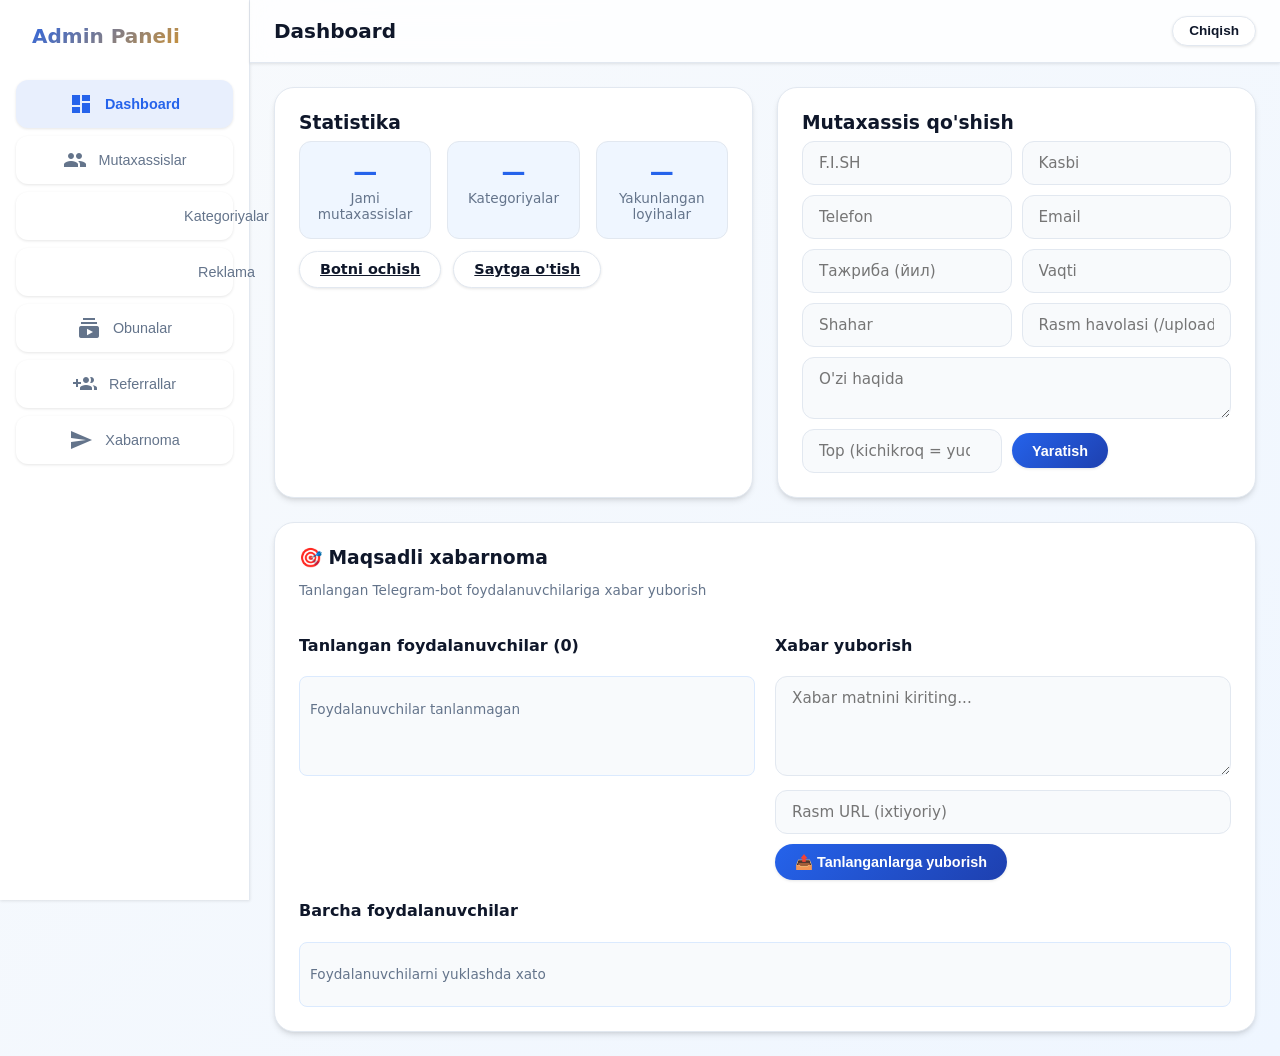
==== templates/admin.html @ 82ac36de "update" ====
<!DOCTYPE html>
<html lang="ru">

<head>
  <meta charset="utf-8">
  <meta name="viewport" content="width=device-width, initial-scale=1" />
  <title>Admin Paneli — PREMIUM PROFESSIONALS</title>
  <link href="https://fonts.googleapis.com/icon?family=Material+Icons" rel="stylesheet">
  <style>
    :root {
      --primary: #2563eb;
      --primary-dark: #1e40af;
      --primary-light: #60a5fa;
      --accent: #f59e0b;
      --bg: #f8fafc;
      --bg2: #eff6ff;
      --card: #ffffff;
      --border: #e2e8f0;
      --text: #0f172a;
      --muted: #64748b;
      --danger: #ef4444;
      --ok: #10b981;
      --warning: #f59e0b;
      --success: #10b981;

      --radius-sm: 8px;
      --radius-md: 12px;
      --radius-lg: 20px;
      --radius-full: 50px;
      --shadow-sm: 0 1px 3px rgba(0, 0, 0, 0.1);
      --shadow-md: 0 4px 6px -1px rgba(0, 0, 0, 0.1), 0 2px 4px -2px rgba(0, 0, 0, 0.1);
      --shadow-lg: 0 10px 25px -5px rgba(0, 0, 0, 0.1), 0 8px 10px -6px rgba(0, 0, 0, 0.1);
    }

    * {
      box-sizing: border-box;
      transition: all 0.2s ease;
    }

    body {
      margin: 0;
      background: linear-gradient(135deg, var(--bg) 0%, var(--bg2) 100%);
      font-family: 'Inter', system-ui, -apple-system, sans-serif;
      color: var(--text);
      min-height: 100vh;
    }

    header {
      display: flex;
      align-items: center;
      justify-content: space-between;
      padding: 1.5rem 2rem;
      border-bottom: 1px solid var(--border);
      position: sticky;
      top: 0;
      background: rgba(255, 255, 255, 0.8);
      backdrop-filter: blur(12px);
      z-index: 100;
      box-shadow: var(--shadow-sm);
    }

    h1 {
      font-size: 1.5rem;
      margin: 0;
      font-weight: 800;
      background: linear-gradient(135deg, var(--primary) 0%, var(--accent) 100%);
      -webkit-background-clip: text;
      background-clip: text;
      -webkit-text-fill-color: transparent;
    }

    .dashboard-layout {
      display: flex;
      min-height: 100vh;
    }

    /* Sidebar Styles */
    aside.sidebar {
      width: 250px;
      background: var(--card);
      border-right: 1px solid var(--border);
      padding: 1.5rem 1rem;
      display: flex;
      flex-direction: column;
      height: 100vh;
      position: sticky;
      top: 0;
      box-shadow: var(--shadow-sm);
    }

    aside.sidebar h1 {
      font-size: 1.25rem;
      margin-bottom: 2rem;
      padding: 0 1rem;
    }

    .nav-links {
      display: flex;
      flex-direction: column;
      gap: 0.5rem;
    }

    .nav-btn {
      display: flex;
      align-items: center;
      gap: 0.75rem;
      padding: 0.75rem 1rem;
      border-radius: var(--radius-md);
      color: var(--muted);
      cursor: pointer;
      font-weight: 500;
      background: transparent;
      border: none;
      width: 100%;
      text-align: left;
    }

    .nav-btn:hover {
      background: var(--bg);
      color: var(--primary);
    }

    .nav-btn.active {
      background: rgba(37, 99, 235, 0.1);
      color: var(--primary);
      font-weight: 600;
    }

    /* Main Content Area */
    .content-area {
      flex: 1;
      display: flex;
      flex-direction: column;
      min-width: 0;
      /* Important for flex children to allow shrinking */
    }

    header {
      display: flex;
      align-items: center;
      justify-content: space-between;
      padding: 1rem 1.5rem;
      border-bottom: 1px solid var(--border);
      background: rgba(255, 255, 255, 0.8);
      backdrop-filter: blur(12px);
      z-index: 10;
    }

    main {
      padding: 1.5rem;
      display: grid;
      gap: 1.5rem;
    }

    /* Tab Content Hiding */
    .tab-section {
      display: none;
      animation: fadeIn 0.3s ease-in-out;
    }

    .tab-section.active {
      display: grid;
      gap: 1.5rem;
    }

    @keyframes fadeIn {
      from {
        opacity: 0;
        transform: translateY(10px);
      }

      to {
        opacity: 1;
        transform: translateY(0);
      }
    }

    .row {
      display: grid;
      grid-template-columns: repeat(auto-fit, minmax(350px, 1fr));
      gap: 1.5rem;
    }

    .card {
      background: var(--card);
      border: 1px solid var(--border);
      border-radius: var(--radius-lg);
      padding: 1.5rem;
      box-shadow: var(--shadow-md);
    }

    .card:hover {
      box-shadow: var(--shadow-lg);
      transform: translateY(-4px);
    }

    .card-header {
      display: flex;
      justify-content: space-between;
      align-items: center;
      margin-bottom: 1.5rem;
      padding-bottom: 1rem;
      border-bottom: 1px solid var(--border);
    }

    .card-title {
      font-size: 1.25rem;
      font-weight: 700;
      margin: 0;
      color: var(--text);
    }

    .stats {
      display: grid;
      grid-template-columns: repeat(3, 1fr);
      gap: 1rem;
    }

    .stat {
      background: var(--bg2);
      border: 1px solid var(--border);
      border-radius: var(--radius-md);
      padding: 1rem;
      text-align: center;
    }

    .stat .num {
      font-size: 1.5rem;
      font-weight: 800;
      color: var(--primary);
      margin-bottom: 0.25rem;
    }

    .toolbar {
      display: flex;
      gap: 0.75rem;
    }

    input,
    select,
    textarea {
      padding: 0.75rem 1rem;
      border: 1px solid var(--border);
      border-radius: var(--radius-md);
      font-family: inherit;
      font-size: 0.95rem;
      background: var(--bg);
      width: 100%;
    }

    input:focus,
    select:focus,
    textarea:focus {
      outline: none;
      border-color: var(--primary);
      box-shadow: 0 0 0 3px rgba(37, 99, 235, 0.1);
      background: white;
    }

    button,
    .btn {
      display: inline-flex;
      align-items: center;
      justify-content: center;
      gap: 0.5rem;
      background: white;
      border: 1px solid var(--border);
      color: var(--text);
      border-radius: var(--radius-full);
      padding: 0.6rem 1.25rem;
      font-weight: 600;
      font-size: 0.9rem;
      cursor: pointer;
      box-shadow: var(--shadow-sm);
    }

    button:hover,
    .btn:hover {
      background: var(--bg);
      border-color: var(--primary);
      color: var(--primary);
      transform: translateY(-1px);
      box-shadow: var(--shadow-md);
    }

    button.primary,
    .btn.primary {
      background: linear-gradient(135deg, var(--primary) 0%, var(--primary-dark) 100%);
      border: none;
      color: white;
    }

    button.primary:hover,
    .btn.primary:hover {
      background: linear-gradient(135deg, var(--primary-dark) 0%, var(--primary) 100%);
      box-shadow: 0 4px 12px rgba(37, 99, 235, 0.3);
    }

    button.danger {
      border: 1px solid #fee2e2;
      color: var(--danger);
    }

    button.danger:hover {
      background: #fee2e2;
      border-color: var(--danger);
    }

    button.warning {
      border: 1px solid #fef3c7;
      color: var(--warning);
    }

    button.warning:hover {
      background: #fef3c7;
      border-color: var(--warning);
    }

    button.success {
      border: 1px solid #d1fae5;
      color: var(--success);
    }

    button.success:hover {
      background: #d1fae5;
      border-color: var(--success);
    }

    table {
      width: 100%;
      border-collapse: separate;
      border-spacing: 0 0.5rem;
      margin-top: 1rem;
    }

    thead th {
      padding: 1rem;
      font-size: 0.75rem;
      color: var(--muted);
      text-align: left;
      font-weight: 700;
      text-transform: uppercase;
      letter-spacing: 0.05rem;
    }

    tbody tr {
      background: white;
      box-shadow: var(--shadow-sm);
    }

    tbody tr:hover {
      transform: scale(1.005);
      box-shadow: var(--shadow-md);
      z-index: 10;
    }

    tbody td {
      padding: 1rem;
      border-top: 1px solid var(--border);
      border-bottom: 1px solid var(--border);
    }

    tbody tr td:first-child {
      border-left: 1px solid var(--border);
      border-top-left-radius: var(--radius-md);
      border-bottom-left-radius: var(--radius-md);
    }

    tbody tr td:last-child {
      border-right: 1px solid var(--border);
      border-top-right-radius: var(--radius-md);
      border-bottom-right-radius: var(--radius-md);
    }

    .avatar {
      width: 44px;
      height: 44px;
      border-radius: 12px;
      background: var(--bg2);
      display: flex;
      align-items: center;
      justify-content: center;
      font-weight: 700;
      color: var(--primary);
      overflow: hidden;
      box-shadow: inset 0 2px 4px rgba(0, 0, 0, 0.05);
    }

    .avatar img {
      width: 100%;
      height: 100%;
      object-fit: cover;
    }

    .muted {
      color: var(--muted);
      font-size: 0.85rem;
    }

    .right {
      display: flex;
      gap: 0.5rem;
      justify-content: flex-end;
    }

    @media (max-width: 1024px) {
      .dashboard-layout {
        flex-direction: column;
      }

      aside.sidebar {
        width: 100%;
        height: auto;
        position: static;
        padding: 1rem;
        flex-direction: row;
        align-items: center;
        justify-content: space-between;
      }

      aside.sidebar h1 {
        margin-bottom: 0;
      }

      .nav-links {
        flex-direction: row;
        overflow-x: auto;
        flex: 1;
        margin-left: 1rem;
        padding-bottom: 0.5rem;
      }

      .nav-btn {
        white-space: nowrap;
      }

      .row {
        grid-template-columns: 1fr;
      }
    }

    @media (max-width: 768px) {
      .stats {
        grid-template-columns: 1fr;
      }
    }
  </style>
</head>

<body>

  <body>
    <div class="dashboard-layout">
      <aside class="sidebar">
        <h1>Admin Paneli</h1>
        <div class="nav-links">
          <button class="nav-btn active" onclick="switchTab('dashboard')"><span class="material-icons">dashboard</span>
            Dashboard</button>
          <button class="nav-btn" onclick="switchTab('specialists')"><span class="material-icons">people</span>
            Mutaxassislar</button>
          <button class="nav-btn" onclick="switchTab('categories')"><span class="material-icons">category</span>
            Kategoriyalar</button>
          <button class="nav-btn" onclick="switchTab('advertisements')"><span class="material-icons">campaign</span>
            Reklama</button>
          <button class="nav-btn" onclick="switchTab('subscriptions')"><span class="material-icons">subscriptions</span>
            Obunalar</button>
          <button class="nav-btn" onclick="switchTab('referrals')"><span class="material-icons">group_add</span>
            Referrallar</button>
          <button class="nav-btn" onclick="switchTab('broadcast')"><span class="material-icons">send</span>
            Xabarnoma</button>
        </div>
      </aside>

      <div class="content-area">
        <header>
          <h2 id="current-tab-title" style="margin:0; font-size:1.25rem;">Dashboard</h2>
          <form method="post" action="/admin/logout" style="margin:0;">
            <button style="padding: 0.4rem 1rem; font-size: 0.85rem;">Chiqish</button>
          </form>
        </header>
        <main>
          <!-- DASHBOARD TAB -->
          <div id="tab-dashboard" class="tab-section active">
            <section class="row">
              <div class="card">
                <h3 style="margin:0 0 8px">Statistika</h3>
                <div class="stats">
                  <div class="stat">
                    <div class="num" id="stTotal">—</div>
                    <div class="muted">Jami mutaxassislar</div>
                  </div>
                  <div class="stat">
                    <div class="num" id="stCats">—</div>
                    <div class="muted">Kategoriyalar</div>
                  </div>
                  <div class="stat">
                    <div class="num" id="stDone">—</div>
                    <div class="muted">Yakunlangan loyihalar</div>
                  </div>
                </div>
                <div style="margin-top:12px" class="toolbar">
                  <a class="btn" target="_blank" href="https://t.me/ProfiniTop_bot">Botni ochish</a>
                  <a class="btn" href="/">Saytga o'tish</a>
                </div>
              </div>
              <div class="card">
                <h3 style="margin:0 0 8px">Mutaxassis qo'shish</h3>
                <form id="createForm" style="display:grid;grid-template-columns:repeat(2,1fr);gap:10px">
                  <input name="full_name" placeholder="F.I.SH" required>
                  <input name="profession" placeholder="Kasbi" required>
                  <input name="phone" placeholder="Telefon" required>
                  <input name="email" placeholder="Email" required>
                  <input name="experience" type="number" min="0" max="50" placeholder="Тажриба (йил)">
                  <input name="free_time" placeholder="Vaqti">
                  <input name="city" placeholder="Shahar">
                  <input name="photo_url" placeholder="Rasm havolasi (/uploads/.. ёки http)">
                  <textarea name="description" placeholder="O'zi haqida" style="grid-column:1/3"></textarea>
                  <div style="grid-column:1/3;display:flex;gap:10px;align-items:center">
                    <input name="top_order" type="number" placeholder="Top (kichikroq = yuqoriroq)"
                      style="max-width:200px">
                    <button class="primary" type="submit">Yaratish</button>
                  </div>
                </form>
              </div>
            </section>

          </div> <!-- /tab-dashboard -->

          <!-- SPECIALISTS TAB -->
          <div id="tab-specialists" class="tab-section">
            <section class="card">
              <div style="display:flex;justify-content:space-between;align-items:center;margin-bottom:8px">
                <h3 style="margin:0">Mutaxassislar</h3>
                <div class="toolbar">
                  <button id="reload" class="primary">Yangilash</button>
                </div>
              </div>
              <div style="overflow:auto">
                <table>
                  <thead>
                    <tr>
                      <th>#</th>
                      <th>Profil</th>
                      <th>Kasbi</th>
                      <th>Kontaktlar</th>
                      <th>Shahar</th>
                      <th>Narxi</th>
                      <th>Top</th>
                      <th>To'lov muddati</th>
                      <th></th>
                    </tr>
                  </thead>
                  <tbody id="rows"></tbody>
                </table>
              </div>
            </section>
          </div>

          <!-- CATEGORIES TAB -->
          <div id="tab-categories" class="tab-section">
            <section class="row">
              <!-- Create Category Form -->
              <div class="card">
                <h3 style="margin:0 0 8px">📂 Kategoriya yaratish</h3>
                <p class="muted">Yangi kasb kategoriyasini qo'shing</p>
                <form id="createCategoryForm" style="display:grid;gap:10px;margin-top:10px">
                  <input name="category_title" placeholder="Nomi (masalan: Qurilish)" required>
                  <input name="category_key" placeholder="Kalit (masalan: construction)" required pattern="[a-z_]+"
                    title="Faqat kichik lotin harflari va _">
                  <select name="category_icon" required style="font-family: 'Material Icons', Arial; font-size: 16px;">
                    <option value="">🎨 Ikonkani tanlang</option>
                    <option value="engineering">⚙️ engineering</option>
                    <option value="school">🎓 school</option>
                    <option value="gavel">⚖️ gavel</option>
                    <option value="movie">🎬 movie</option>
                    <option value="computer">💻 computer</option>
                    <option value="palette">🎨 palette</option>
                    <option value="trending_up">📈 trending_up</option>
                    <option value="business_center">💼 business_center</option>
                    <option value="fitness_center">💪 fitness_center</option>
                    <option value="build">🔨 build</option>
                    <option value="precision_manufacturing">🏭 precision_manufacturing</option>
                    <option value="agriculture">🌾 agriculture</option>
                    <option value="local_shipping">🚚 local_shipping</option>
                    <option value="plumbing">🔧 plumbing</option>
                    <option value="handyman">🛠️ handyman</option>
                    <option value="restaurant">🍴 restaurant</option>
                    <option value="local_cafe">☕ local_cafe</option>
                    <option value="shopping_cart">🛒 shopping_cart</option>
                    <option value="store">🏪 store</option>
                    <option value="account_balance">🏛️ account_balance</option>
                    <option value="attach_money">💰 attach_money</option>
                    <option value="medical_services">🏥 medical_services</option>
                    <option value="science">🔬 science</option>
                    <option value="music_note">🎵 music_note</option>
                    <option value="sports_esports">🎮 sports_esports</option>
                    <option value="brush">🖌️ brush</option>
                    <option value="camera_alt">📷 camera_alt</option>
                    <option value="pets">🐾 pets</option>
                    <option value="directions_car">🚗 directions_car</option>
                    <option value="flight">✈️ flight</option>
                    <option value="hotel">🏨 hotel</option>
                    <option value="work">💼 work</option>
                  </select>
                  <button class="primary" type="submit">Kategoriya yaratish</button>
                </form>
              </div>

              <!-- Add Profession Form -->
              <div class="card">
                <h3 style="margin:0 0 8px">✨ Kasb qo'shish</h3>
                <p class="muted">Mavjud kategoriyaga yangi kasb qo'shish</p>
                <form id="addProfessionForm" style="display:grid;gap:10px;margin-top:10px">
                  <select name="category_select" id="categorySelect" required>
                    <option value="">Kategoriyalar yuklanmoqda...</option>
                  </select>
                  <input name="prof_name" placeholder="Kasb nomi" required>
                  <input name="skills" placeholder="Ko'nikmalar (vergul bilan ajrating)" required>
                  <button class="primary" type="submit">Kasb qo'shish</button>
                </form>
              </div>

              <!-- Delete Profession Form -->
              <div class="card" style="border-color: var(--danger);">
                <h3 style="margin:0 0 8px; color: var(--danger);">🗑️ Kasbni o'chirish</h3>
                <p class="muted">O'chirish uchun kategoriya va kasbni tanlang</p>
                <form id="deleteProfessionForm" style="display:grid;gap:10px;margin-top:10px">
                  <select id="delCategorySelect" required>
                    <option value="">Kategoriyalar yuklanmoqda...</option>
                  </select>
                  <select id="delProfessionSelect" required disabled>
                    <option value="">Avval kategoriyani tanlang</option>
                  </select>
                  <button class="danger" type="submit">Kasbni o'chirish</button>
                </form>
              </div>
            </section>

            <section class="card">
              <div style="display:flex;justify-content:space-between;align-items:center;margin-bottom:8px">
                <h3 style="margin:0">📋 Kategoriyalarni boshqarish</h3>
                <button onclick="loadCategoriesList()" style="padding:8px 16px">🔄 Yangilash</button>
              </div>
              <p class="muted">Barcha kategoriyalar ro'yxati. Kategoriya o'chirilsa, uning ichidagi barcha kasblar ham
                o'chib ketadi.</p>
              <div id="categories-management" style="margin-top:16px"></div>
            </section>
          </div>

          <!-- ADVERTISEMENTS TAB -->
          <div id="tab-advertisements" class="tab-section">
            <section class="card" id="ads-holder"></section>
          </div>

          <!-- SUBSCRIPTIONS TAB -->
          <div id="tab-subscriptions" class="tab-section">
            <section class="card" id="subs-holder"></section>
          </div>

          <!-- REFERRALS TAB -->
          <div id="tab-referrals" class="tab-section">
            <section class="card">
              <h3 style="margin:0 0 8px">Referrallar statistikasi</h3>
              <div style="overflow:auto">
                <table>
                  <thead>
                    <tr>
                      <th>User ID</th>
                      <th>Username</th>
                      <th>Ism</th>
                      <th>Takliflar</th>
                      <th>Faollashgan</th>
                    </tr>
                  </thead>
                  <tbody id="referral-rows"></tbody>
                </table>
              </div>
            </section>
          </div>

          <!-- BROADCAST TAB -->
          <div id="tab-broadcast" class="tab-section">
            <section class="card" id="broadcast-holder"></section>
            <section class="card" id="targeted-broadcast-holder"></section>
          </div>

        </main>
      </div>
    </div>
    <script>
      const API = '/api';
      const rowsEl = document.getElementById('rows');
      const createForm = document.getElementById('createForm');

      // TAB LOGIC
      function switchTab(tabId) {
        // 1. Remove active class from all tabs & buttons
        document.querySelectorAll('.tab-section').forEach(el => el.classList.remove('active'));
        document.querySelectorAll('.nav-btn').forEach(btn => btn.classList.remove('active'));

        // 2. Add active class to target tab
        document.getElementById(`tab-${tabId}`).classList.add('active');

        // 3. Highlight button and update title
        const targetBtn = document.querySelector(`button[onclick="switchTab('${tabId}')"]`);
        if (targetBtn) {
          targetBtn.classList.add('active');
          // Update title: clone, remove icon, get text
          let btnClone = targetBtn.cloneNode(true);
          btnClone.querySelectorAll('.material-icons').forEach(icon => icon.remove());
          document.getElementById('current-tab-title').textContent = btnClone.textContent.trim();
        }
      }

      async function loadStats() {
        const stTotal = document.getElementById('stTotal');
        const stCats = document.getElementById('stCats');
        const stDone = document.getElementById('stDone');

        try {
          const r = await fetch(`${API}/stats`);
          const d = await r.json();
          if (stTotal) stTotal.textContent = d.total_specialists || '0';
          if (stCats) stCats.textContent = d.professions_count || '0';
          if (stDone) stDone.textContent = d.completed_projects || '0';
        } catch (e) {
          console.error('Stats loading error:', e);
        }
      }

      function rowTmpl(s) {
        const img = s.photo_url ? `<div class="avatar"><img src="${s.photo_url.startsWith('http') ? s.photo_url : location.origin + s.photo_url}"></div>` : `<div class="avatar">${s.full_name.slice(0, 1)}</div>`;
        const contact = `<div>
        <div contenteditable data-field="phone">${s.phone || ''}</div>
        ${s.email ? `<div class=\"muted\" contenteditable data-field=\"email\">${s.email}</div>` : `<div class=\"muted\" contenteditable data-field=\"email\"></div>`}
      </div>`;
        const isBlocked = s.status === 'blocked';
        const blockedBadge = isBlocked ? `<div style="display:inline-block;background:var(--danger);color:white;padding:4px 8px;border-radius:6px;font-size:11px;font-weight:bold;margin-left:8px">BLOKLANGAN</div>` : '';
        const blockBtn = isBlocked
          ? `<button class="success" onclick="unblockWorker(${s.id})">Blokdan chiqarish</button>`
          : `<button class="warning" onclick="blockWorker(${s.id})">Bloklash</button>`;
        const blockedInfo = isBlocked && s.blocked_reason ? `<div class="muted" style="margin-top:4px;font-size:11px">Sabab: ${s.blocked_reason}</div>` : '';
        let expiryDate = s.trial_expires_at || s.paid_until;
        let expiryDisplay = '<span class="muted">Cheksiz</span>';
        let timer = '';

        if (expiryDate) {
          try {
            const exp = new Date(expiryDate);
            const now = new Date();
            const diff = exp - now;
            const days = Math.floor(diff / (1000 * 60 * 60 * 24));

            if (diff < 0) {
              expiryDisplay = `<span style="color:var(--danger);font-weight:bold">Tugagan</span>`;
            } else {
              expiryDisplay = `<span style="color:${days < 5 ? 'var(--warning)' : 'var(--success)'};font-weight:bold">${days} kun qoldi</span>`;
            }
            expiryDisplay += `<div class="muted" style="font-size:11px">${exp.toLocaleDateString()}</div>`;
          } catch (e) { }
        }

        const subBtns = `
        <div style="margin-top:5px;display:flex;gap:5px;flex-wrap:wrap">
            <button onclick="manageSub(${s.id}, 'add_month')" style="padding:4px 8px;font-size:10px">+1 Oy</button>
            <button onclick="manageSub(${s.id}, 'reset_trial')" style="padding:4px 8px;font-size:10px">Reset (5 oy)</button>
            <button onclick="manageSub(${s.id}, 'set_expired')" class="danger" style="padding:4px 8px;font-size:10px;border-color:var(--danger)">Tugatish</button>
        </div>
      `;

        return `<tr data-id="${s.id}" style="${isBlocked ? 'opacity:0.7' : ''}">
        <td class="muted">${s.id}</td>
        <td style="display:flex;gap:10px;align-items:center">${img}<div>
          <div><span contenteditable data-field="full_name">${s.full_name || ''}</span>${blockedBadge}</div>
          <div class="muted">${new Date(s.created_at).toLocaleString()}</div>
          ${blockedInfo}
          <div class="muted" style="margin-top:6px">Rasm: <span contenteditable data-field="photo_url">${s.photo_url || ''}</span></div>
        </div></td>
        <td><div contenteditable data-field="profession">${(s.profession || '')}</div></td>
        <td>${contact}</td>
        <td><div contenteditable data-field="city">${s.city || ''}</div></td>
        <td><div contenteditable data-field="price">${s.price || 'Kelishiladi'}</div></td>
        <td><input type="number" style="width:80px" value="${s.top_order ?? ''}" data-field="top_order"></td>
        <td>
            ${expiryDisplay}
            ${subBtns}
        </td>
        <td class="right">
          <button class="success" onclick="makeTop(${s.id})" style="padding:4px 8px; font-size:12px; margin-bottom:4px; display:block; width:100%;">🏆 Top</button>
          <button class="danger" onclick="removeTop()" style="padding:4px 8px; font-size:12px; margin-bottom:4px; display:block; width:100%; border-color:var(--danger);">🚫 Top'dan olish</button>
          <button onclick="moveUp(${s.id})">⬆️</button>
          <button onclick="moveDown(${s.id})">⬇️</button>
          <button onclick="save(${s.id})">Saqlash</button>
          ${blockBtn}
          <button class="danger" onclick="del(${s.id})">O'chirish</button>
        </td>
      </tr>`
      }

      async function load() {
        rowsEl.innerHTML = '<tr><td colspan="8" class="muted">Yuklanmoqda...</td></tr>';
        try {
          const r = await fetch(`${API}/admin/specialists/list`);
          const d = await r.json();
          if (!d.specialists?.length) {
            rowsEl.innerHTML = '<tr><td colspan="8" class="muted">Bo\'sh</td></tr>';
          } else {
            rowsEl.innerHTML = d.specialists.map(rowTmpl).join('');
          }
        } catch (e) {
          console.error(e);
          rowsEl.innerHTML = '<tr><td colspan="8" class="muted">Yuklashda xato</td></tr>';
        }
        loadSubscriptions();
        loadAdvertisements();
        loadBroadcastSection();
        loadTargetedBroadcastSection();
        loadReferralStats();
      }

      async function loadReferralStats() {
        const rowsRef = document.getElementById('referral-rows');
        if (!rowsRef) return;
        try {
          const r = await fetch(`${API}/admin/referral_stats`);
          const d = await r.json();
          if (!d.referral_stats?.length) {
            rowsRef.innerHTML = '<tr><td colspan="5" class="muted">Hozircha ma\'lumot yo\'q</td></tr>';
          } else {
            rowsRef.innerHTML = d.referral_stats.map(s => `
              <tr>
                <td>${s.user_id}</td>
                <td>@${s.username || '-'}</td>
                <td>${s.first_name || '-'}</td>
                <td style="font-weight:bold">${s.referral_count}</td>
                <td style="color:var(--success);font-weight:bold">${s.activated_count}</td>
              </tr>
            `).join('');
          }
        } catch (e) {
          console.error(e);
        }
      }

      async function loadSubscriptions() {
        try {
          const r = await fetch(`${API}/admin/subscriptions`);
          const d = await r.json();
          const holderId = 'subs-holder';
          let holder = document.getElementById(holderId);
          if (holder.innerHTML.trim() === '') {
            holder.innerHTML = '<h3 style="margin:0 0 8px">Obunalar / To\'lovlar</h3><div style="overflow:auto"><table><thead><tr><th>ID</th><th>Mutaxassis</th><th>Kontaktlar</th><th>Summa</th><th>Davr</th></tr></thead><tbody id="subs-rows"></tbody></table></div>';
          }
          const tbody = document.getElementById('subs-rows');
          const subs = d.subscriptions || [];
          if (!subs.length) {
            tbody.innerHTML = '<tr><td colspan="5" class="muted">Yozuvlar yo\'q</td></tr>';
            return;
          }
          tbody.innerHTML = subs.map(s => {
            const name = (s.full_name || '') + (s.profession ? ` — ${s.profession}` : '');
            const contacts = [s.phone || '', s.email || '', s.city || ''].filter(Boolean).join('<br>');
            const period = `${s.started_at || ''} → ${s.expires_at || ''}`;
            const amount = `${s.amount || ''} ${s.currency || ''}`;
            return `<tr>
            <td class="muted">${s.subscription_id}</td>
            <td>${name || '-'}</td>
            <td>${contacts || '-'}</td>
            <td>${amount}</td>
            <td>${period}</td>
          </tr>`;
          }).join('');
        } catch (e) {
          console.error(e);
        }
      }

      async function loadAdvertisements() {
        try {
          const r = await fetch(`${API}/admin/advertisements`);
          const d = await r.json();
          const holderId = 'ads-holder';
          let holder = document.getElementById(holderId);
          if (holder.innerHTML.trim() === '') {
            holder.innerHTML = `
            <h3 style="margin:0 0 8px">Reklamani boshqarish</h3>
            <form id="adForm" style="display:grid;grid-template-columns:1fr 1fr;gap:10px;margin-bottom:20px">
              <input name="title" placeholder="Sarlavha" required>
              <input name="description" placeholder="Tavsif">
              <input name="image_url" placeholder="Rasm URL">
              <input name="link_url" placeholder="Havola">
              <input name="position" type="number" placeholder="Pozitsiya" value="0">
              <label style="display:flex;align-items:center;gap:8px"><input type="checkbox" name="is_active" checked> Faol</label>
              <button type="submit" class="primary" style="grid-column:1/3">Reklama qo'shish</button>
            </form>
            <div style="overflow:auto"><table><thead><tr><th>ID</th><th>Sarlavha</th><th>Tavsif</th><th>Rasm</th><th>Havola</th><th>Pozitsiya</th><th>Faol</th><th>Amallar</th></tr></thead><tbody id="ads-rows"></tbody></table></div>
          `;
            document.getElementById('adForm').addEventListener('submit', createAd);
          }
          const tbody = document.getElementById('ads-rows');
          const ads = d.advertisements || [];
          if (!ads.length) {
            tbody.innerHTML = '<tr><td colspan="8" class="muted">Reklama yo\'q</td></tr>';
            return;
          }
          tbody.innerHTML = ads.map(a => {
            return `<tr data-ad-id="${a.id}">
            <td class="muted">${a.id}</td>
            <td contenteditable data-ad-field="title">${a.title || ''}</td>
            <td contenteditable data-ad-field="description">${a.description || ''}</td>
            <td contenteditable data-ad-field="image_url">${a.image_url || ''}</td>
            <td contenteditable data-ad-field="link_url">${a.link_url || ''}</td>
            <td><input type="number" value="${a.position || 0}" data-ad-field="position" style="width:60px"></td>
            <td><input type="checkbox" ${a.is_active ? 'checked' : ''} data-ad-field="is_active"></td>
            <td class="right">
              <button onclick="saveAd(${a.id})">Saqlash</button>
              <button class="danger" onclick="deleteAd(${a.id})">O'chirish</button>
            </td>
          </tr>`;
          }).join('');
        } catch (e) {
          console.error(e);
        }
      }

      async function loadBroadcastSection() {
        try {
          const holderId = 'broadcast-holder';
          let holder = document.getElementById(holderId);
          if (holder.innerHTML.trim() === '') {
            holder.innerHTML = `
            <h3 style="margin:0 0 8px">📢 Xabarnoma yuborish</h3>
            <p class="muted">BARCHA foydalanuvchilarga xabar yuborish (Bot foydalanuvchilari + Mutaxassislar)</p>
            <form id="broadcastForm" style="margin-top:16px">
              <textarea name="message" placeholder="Xabar matnini kiriting..." style="width:100%;min-height:100px;margin-bottom:10px" required></textarea>
              <input type="text" name="image_url" placeholder="Rasm URL (ixtiyoriy)" style="width:100%;margin-bottom:10px">
              <button type="submit" class="primary">📤 Hammaga yuborish</button>
            </form>
          `;
            document.getElementById('broadcastForm').addEventListener('submit', sendBroadcast);
          }
        } catch (e) {
          console.error(e);
        }
      }

      async function loadTargetedBroadcastSection() {
        try {
          const holderId = 'targeted-broadcast-holder';
          let holder = document.getElementById(holderId);
          if (holder.innerHTML.trim() === '') {
            holder.innerHTML = `
            <h3 style="margin:0 0 8px">🎯 Maqsadli xabarnoma</h3>
            <p class="muted">Tanlangan Telegram-bot foydalanuvchilariga xabar yuborish</p>
            <div style="display:grid;grid-template-columns:1fr 1fr;gap:20px;margin-top:16px">
              <div>
                <h4>Tanlangan foydalanuvchilar (<span id="selected-count">0</span>)</h4>
                <div id="selected-users" style="min-height:100px;max-height:300px;overflow-y:auto;border:1px solid #dbeafe;border-radius:8px;padding:10px;background:#f8fafc">
                  <p class="muted">Foydalanuvchilar tanlanmagan</p>
                </div>
                <button type="button" id="clear-selection" class="danger" style="margin-top:10px;display:none;">Tanlovni tozalash</button>
              </div>
              <div>
                <h4>Xabar yuborish</h4>
                <form id="targetedBroadcastForm">
                  <textarea name="message" placeholder="Xabar matnini kiriting..." style="width:100%;min-height:100px;margin-bottom:10px" required></textarea>
                  <input type="text" name="image_url" placeholder="Rasm URL (ixtiyoriy)" style="width:100%;margin-bottom:10px">
                  <button type="submit" class="primary" id="send-targeted-btn" disabled>📤 Tanlanganlarga yuborish</button>
                </form>
              </div>
            </div>
            <div style="margin-top:20px">
              <h4>Barcha foydalanuvchilar</h4>
              <div id="all-users-container" style="max-height:300px;overflow-y:auto;border:1px solid #dbeafe;border-radius:8px;padding:10px;background:#f8fafc">
                <p class="muted">Foydalanuvchilar yuklanmoqda...</p>
              </div>
            </div>
          `;
            document.querySelector('main').appendChild(holder);
            document.getElementById('targetedBroadcastForm').addEventListener('submit', sendTargetedBroadcast);
            document.getElementById('clear-selection').addEventListener('click', clearUserSelection);
            loadAllUsersForSelection();
          }
        } catch (e) {
          console.error(e);
        }
      }

      async function createAd(e) {
        e.preventDefault();
        const fd = new FormData(e.target);
        const payload = {
          title: fd.get('title'),
          description: fd.get('description'),
          image_url: fd.get('image_url'),
          link_url: fd.get('link_url'),
          position: parseInt(fd.get('position')) || 0,
          is_active: fd.get('is_active') === 'on'
        };
        const r = await fetch(`${API}/admin/advertisements`, { method: 'POST', headers: { 'Content-Type': 'application/json' }, body: JSON.stringify(payload) });
        if (r.ok) {
          e.target.reset();
          loadAdvertisements();
        } else {
          const d = await r.json().catch(() => ({}));
          alert('Yaratishda xato: ' + (d.error || ''));
        }
      }

      async function saveAd(id) {
        const tr = document.querySelector(`tr[data-ad-id="${id}"]`);
        const get = (attr) => {
          const el = tr.querySelector(`[data-ad-field="${attr}"]`);
          if (!el) return undefined;
          if (el.type === 'checkbox') return el.checked;
          if (el.tagName === 'INPUT') return el.value;
          return el.textContent.trim();
        };
        const payload = {
          title: get('title'),
          description: get('description'),
          image_url: get('image_url'),
          link_url: get('link_url'),
          position: parseInt(get('position')) || 0,
          is_active: get('is_active')
        };
        const r = await fetch(`${API}/admin/advertisements/${id}`, { method: 'PUT', headers: { 'Content-Type': 'application/json' }, body: JSON.stringify(payload) });
        if (r.ok) {
          loadAdvertisements();
        } else {
          alert('Saqlashda xato');
        }
      }

      async function deleteAd(id) {
        if (!confirm('Reklamani o\'chirish #' + id + '?')) return;
        const r = await fetch(`${API}/admin/advertisements/${id}`, { method: 'DELETE' });
        if (r.ok) {
          loadAdvertisements();
        } else {
          alert('O\'chirishda xato');
        }
      }

      async function sendBroadcast(e) {
        e.preventDefault();
        const form = document.getElementById('broadcastForm');
        const formData = new FormData(form);
        const message = formData.get('message');
        const imageUrl = formData.get('image_url');

        if (!message || !message.trim()) {
          alert('Пожалуйста, введите текст сообщения');
          return;
        }

        try {
          const response = await fetch(`${API}/admin/broadcast`, {
            method: 'POST',
            headers: {
              'Content-Type': 'application/json'
            },
            body: JSON.stringify({
              message: message.trim(),
              image_url: imageUrl ? imageUrl.trim() : null
            })
          });

          if (response.ok) {
            form.reset();
            alert('✅ Xabar barcha foydalanuvchilarga muvaffaqiyatli yuborildi!');
          } else {
            const data = await response.json().catch(() => ({}));
            alert('❌ Yuborishda xato: ' + (data.error || 'Noma\'lum xato'));
          }
        } catch (error) {
          console.error('Broadcast error:', error);
          alert('❌ Xabar yuborishda tarmoq xatosi');
        }
      }

      // Хранилище выбранных пользователей
      const selectedUsers = new Set();

      async function loadAllUsersForSelection() {
        const container = document.getElementById('all-users-container');
        try {
          const response = await fetch(`${API}/admin/specialists/list`);
          const data = await response.json();

          if (!data.specialists || data.specialists.length === 0) {
            container.innerHTML = '<p class="muted">Tanlash uchun foydalanuvchilar yo\'q</p>';
            return;
          }

          // Создаем список пользователей с чекбоксами
          let html = '<div style="display:grid;grid-template-columns:1fr 1fr;gap:10px">';
          data.specialists.forEach(specialist => {
            html += `
            <div style="display:flex;align-items:center;padding:8px;border:1px solid #e2e8f0;border-radius:6px;background:white">
              <input type="checkbox" id="user-${specialist.id}" data-user-id="${specialist.id}" data-user-name="${specialist.full_name}" data-chat-id="${specialist.telegram_chat_id || ''}" style="margin-right:10px">
              <label for="user-${specialist.id}" style="flex:1;cursor:pointer">
                <div style="font-weight:500">${specialist.full_name || 'Ismsiz'}</div>
                <div class="muted" style="font-size:12px">${specialist.profession || 'Kasb ko\'rsatilmagan'}</div>
                <div class="muted" style="font-size:12px">ID: ${specialist.id}${specialist.telegram_chat_id ? `, Chat: ${specialist.telegram_chat_id}` : ', Telegram yo\'q'}</div>
              </label>
            </div>
          `;
          });
          html += '</div>';

          container.innerHTML = html;

          // Добавляем обработчики событий для чекбоксов
          document.querySelectorAll('[data-user-id]').forEach(checkbox => {
            checkbox.addEventListener('change', function () {
              const userId = this.dataset.userId;
              const userName = this.dataset.userName;
              const chatId = this.dataset.chatId;

              if (this.checked) {
                selectedUsers.add({ id: userId, name: userName, chatId: chatId });
              } else {
                selectedUsers.delete(Array.from(selectedUsers).find(u => u.id === userId));
              }

              updateSelectedUsersDisplay();
            });
          });
        } catch (error) {
          console.error('Error loading users:', error);
          container.innerHTML = '<p class="muted">Foydalanuvchilarni yuklashda xato</p>';
        }
      }

      function updateSelectedUsersDisplay() {
        const selectedContainer = document.getElementById('selected-users');
        const countElement = document.getElementById('selected-count');
        const clearButton = document.getElementById('clear-selection');
        const sendButton = document.getElementById('send-targeted-btn');

        countElement.textContent = selectedUsers.size;

        if (selectedUsers.size === 0) {
          selectedContainer.innerHTML = '<p class="muted">Foydalanuvchilar tanlanmagan</p>';
          clearButton.style.display = 'none';
          sendButton.disabled = true;
        } else {
          let html = '';
          selectedUsers.forEach(user => {
            html += `
            <div style="display:flex;align-items:center;padding:8px;margin-bottom:5px;background:#dbeafe;border-radius:6px">
              <div style="flex:1">
                <div style="font-weight:500">${user.name || 'Ismsiz'}</div>
                <div class="muted" style="font-size:12px">ID: ${user.id}${user.chatId ? `, Chat: ${user.chatId}` : ''}</div>
              </div>
              <button type="button" class="danger" style="padding:4px 8px;font-size:12px" data-remove-user="${user.id}">✕</button>
            </div>
          `;
          });
          selectedContainer.innerHTML = html;

          // Добавляем обработчики для кнопок удаления
          document.querySelectorAll('[data-remove-user]').forEach(button => {
            button.addEventListener('click', function () {
              const userId = this.dataset.removeUser;
              selectedUsers.delete(Array.from(selectedUsers).find(u => u.id === userId));

              // Снимаем чекбокс в основном списке
              const checkbox = document.querySelector(`[data-user-id="${userId}"]`);
              if (checkbox) checkbox.checked = false;

              updateSelectedUsersDisplay();
            });
          });

          clearButton.style.display = 'block';
          sendButton.disabled = false;
        }
      }

      function clearUserSelection() {
        selectedUsers.clear();

        // Снимаем все чекбоксы
        document.querySelectorAll('[data-user-id]').forEach(checkbox => {
          checkbox.checked = false;
        });

        updateSelectedUsersDisplay();
      }

      async function sendTargetedBroadcast(e) {
        e.preventDefault();

        if (selectedUsers.size === 0) {
          alert('Iltimos, kamida bitta foydalanuvchini tanlang');
          return;
        }

        const form = document.getElementById('targetedBroadcastForm');
        const formData = new FormData(form);
        const message = formData.get('message');
        const imageUrl = formData.get('image_url');

        if (!message || !message.trim()) {
          alert('Пожалуйста, введите текст сообщения');
          return;
        }

        // Получаем chat IDs выбранных пользователей
        const chatIds = Array.from(selectedUsers)
          .map(user => user.chatId)
          .filter(chatId => chatId && chatId !== 'null' && chatId !== '');

        if (chatIds.length === 0) {
          alert('Tanlangan foydalanuvchilarning hech birida Telegram chat ID y\'oq');
          return;
        }

        try {
          const response = await fetch(`${API}/admin/targeted-broadcast`, {
            method: 'POST',
            headers: {
              'Content-Type': 'application/json'
            },
            body: JSON.stringify({
              message: message.trim(),
              image_url: imageUrl ? imageUrl.trim() : null,
              chat_ids: chatIds
            })
          });

          if (response.ok) {
            form.reset();
            alert(`✅ Xabar ${chatIds.length} foydalanuvchiga muvaffaqiyatli yuborildi!`);
          } else {
            const data = await response.json().catch(() => ({}));
            alert('❌ Yuborishda xato: ' + (data.error || 'Noma\'lum xato'));
          }
        } catch (error) {
          console.error('Targeted broadcast error:', error);
          alert('❌ Xabar yuborishda tarmoq xatosi');
        }
      }

      async function del(id) {
        if (!confirm(`Mutaxassisni o'chirish #${id}?`)) return;
        const r = await fetch(`${API}/specialists/` + id, { method: 'DELETE' });
        if (r.ok) {
          load();
        } else {
          alert("O'chirishda xato (admin paneliga kirish kerak)");
        }
      }

      function collectRowData(tr) {
        const q = (sel) => tr.querySelector(sel);
        const get = (attr) => {
          const el = tr.querySelector(`[data-field="${attr}"]`);
          if (!el) return undefined;
          if (el.tagName === 'INPUT') return el.value;
          return el.textContent.trim();
        };
        return {
          full_name: get('full_name'),
          profession: get('profession'),
          phone: get('phone'),
          email: get('email'),
          city: get('city'),
          price: get('price'),
          photo_url: get('photo_url'),
          top_order: get('top_order'),
        };
      }

      async function save(id) {
        const tr = rowsEl.querySelector(`tr[data-id="${id}"]`);
        const payload = collectRowData(tr);
        const r = await fetch(`${API}/specialists/` + id, { method: 'PUT', headers: { 'Content-Type': 'application/json' }, body: JSON.stringify(payload) });
        if (r.ok) {
          load();
        } else {
          alert('Saqlashda xato');
        }
      }

      createForm.addEventListener('submit', async (e) => {
        e.preventDefault();
        const fd = new FormData(createForm);
        const payload = Object.fromEntries(fd.entries());
        if (payload.experience) payload.experience = Number(payload.experience);
        if (payload.top_order === '') delete payload.top_order;
        const r = await fetch(`/api/admin/specialists`, { method: 'POST', headers: { 'Content-Type': 'application/json' }, body: JSON.stringify(payload) });
        if (r.ok) {
          createForm.reset();
          load();
        } else {
          const d = await r.json().catch(() => ({}));
          alert('Yaratishda xato: ' + (d.error || ''));
        }
      });

      async function swapOrder(id, dir) {
        // Соберем все строки с текущими top_order
        const rows = Array.from(rowsEl.querySelectorAll('tr[data-id]')).map(tr => ({
          id: Number(tr.dataset.id),
          tr,
          val: (() => { const v = tr.querySelector('input[data-field="top_order"]').value; return (v === '' ? Number.POSITIVE_INFINITY : parseInt(v) || 0); })()
        }));
        // Отсортируем по top_order (Infinity в конец)
        rows.sort((a, b) => a.val - b.val);
        const idx = rows.findIndex(r => r.id === id);
        const nb = rows[idx + (dir < 0 ? -1 : 1)];
        if (!nb) return; // нет соседа
        // Если у кого-то было Infinity — присвоим корректные числа подряд
        const norm = [...rows];
        let next = 0;
        for (const r of norm) {
          if (!isFinite(r.val)) r.val = next + 1; // в конец
          next = Math.max(next, r.val);
        }
        const a = norm[idx], b = norm[idx + (dir < 0 ? -1 : 1)];
        const tmp = a.val; a.val = b.val; b.val = tmp;
        // Пропишем значения в инпуты и сохраним обе строки
        a.tr.querySelector('input[data-field="top_order"]').value = String(a.val);
        b.tr.querySelector('input[data-field="top_order"]').value = String(b.val);
        await save(a.id);
        await save(b.id);
        await load();
      }
      function moveUp(id) { return swapOrder(id, -1); }
      function moveDown(id) { return swapOrder(id, 1); }

      async function makeTop(id) {
        if (!confirm('Ushbu mutaxassisni reytingda birinchi o\'ringa (Bosh sahifada) chiqarmoqchimisiz?')) return;
        try {
          const r = await fetch(`/api/admin/set_top_specialist`, {
            method: 'POST',
            headers: { 'Content-Type': 'application/json' },
            body: JSON.stringify({ specialist_id: id })
          });
          if (r.ok) {
            alert('✅ Bosh sahifadagi Top mutaxassis yangilandi!');
            load();
          } else {
            alert('❌ Xatolik yuz berdi');
          }
        } catch (e) {
          console.error(e);
          alert('Tarmoq xatosi');
        }
      }

      async function removeTop() {
        if (!confirm('Bosh sahifadagi Top mutaxassisni olib tashlamoqchimisiz?')) return;
        try {
          const r = await fetch(`/api/admin/remove_top_specialist`, {
            method: 'POST',
            headers: { 'Content-Type': 'application/json' }
          });
          if (r.ok) {
            alert('✅ Top mutaxassis olib tashlandi!');
            load();
          } else {
            alert('❌ Xatolik yuz berdi');
          }
        } catch (e) {
          console.error(e);
          alert('Tarmoq xatosi');
        }
      }

      async function blockWorker(id) {
        const reason = prompt('Bloklash sababini kiriting:');
        if (!reason || !reason.trim()) return;
        try {
          const r = await fetch(`${API}/admin/specialists/${id}/block`, {
            method: 'POST',
            headers: { 'Content-Type': 'application/json' },
            body: JSON.stringify({ reason: reason.trim() })
          });
          if (r.ok) {
            alert('Mutaxassis bloklandi');
            load();
          } else {
            const d = await r.json().catch(() => ({}));
            alert('Xato: ' + (d.error || 'Bloklab bo\'lmadi'));
          }
        } catch (e) {
          alert('Tarmoq xatosi');
        }
      }

      async function manageSub(id, action) {
        if (!confirm('Ishonchingiz komilmi?')) return;
        try {
          const r = await fetch(`${API}/admin/specialists/${id}/subscription`, {
            method: 'POST',
            headers: { 'Content-Type': 'application/json' },
            body: JSON.stringify({ action })
          });
          if (r.ok) {
            alert('Muvaffaqiyatli!');
            load();
          } else {
            alert('Xatolik yuz berdi');
          }
        } catch (e) {
          console.error(e);
          alert('Tarmoq xatosi');
        }
      }

      async function unblockWorker(id) {
        if (!confirm('Mutaxassisni blokdan chiqarish #' + id + '?')) return;
        try {
          const r = await fetch(`${API}/admin/specialists/${id}/unblock`, {
            method: 'POST'
          });
          if (r.ok) {
            alert('Mutaxassis blokdan chiqarildi');
            load();
          } else {
            const d = await r.json().catch(() => ({}));
            alert('Xato: ' + (d.error || 'Blokdan chiqarib bo\'lmadi'));
          }
        } catch (e) {
          alert('Tarmoq xatosi');
        }
      }

      const reloadBtn = document.getElementById('reload');
      if (reloadBtn) {
        reloadBtn.addEventListener('click', () => {
          load();
          loadStats();
        });
      }

      // --- New Logic: Separate Forms ---
      const createCategoryForm = document.getElementById('createCategoryForm');
      const addProfessionForm = document.getElementById('addProfessionForm');
      const categorySelect = document.getElementById('categorySelect');

      // 1. Create Category
      createCategoryForm.addEventListener('submit', async (e) => {
        e.preventDefault();
        const fd = new FormData(createCategoryForm);
        const payload = {
          title: fd.get('category_title'),
          key: fd.get('category_key'),
          icon: fd.get('category_icon')
        };

        try {
          const r = await fetch('/api/admin/categories', {
            method: 'POST',
            headers: { 'Content-Type': 'application/json' },
            body: JSON.stringify(payload)
          });
          const d = await r.json();
          if (r.ok) {
            alert(`✅ "${payload.title}" kategoriyasi yaratildi!`);
            createCategoryForm.reset();
            loadCategoriesForSelect(); // Refresh dropdown
            loadCategoriesList();      // Refresh list
          } else {
            alert('❌ Xato: ' + (d.error || 'Noma\'lum xato'));
          }
        } catch (err) {
          console.error(err);
          alert('❌ Tarmoq xatosi');
        }
      });

      // 2. Add Profession
      addProfessionForm.addEventListener('submit', async (e) => {
        e.preventDefault();
        const fd = new FormData(addProfessionForm);
        const payload = {
          prof_name: fd.get('prof_name'),
          skills: fd.get('skills'),
          category: fd.get('category_select')
        };

        try {
          const r = await fetch('/api/admin/professions', {
            method: 'POST',
            headers: { 'Content-Type': 'application/json' },
            body: JSON.stringify(payload)
          });
          const d = await r.json();
          if (r.ok) {
            alert(`✅ "${payload.prof_name}" kasbi qo'shildi!`);
            addProfessionForm.reset();
            loadStats(); // Update stats
          } else {
            alert('❌ Xato: ' + (d.error || 'Noma\'lum xato'));
          }
        } catch (err) {
          console.error(err);
          alert('❌ Tarmoq xatosi');
        }
      });

      // Populate Category Dropdown
      async function loadCategoriesForSelect() {
        categorySelect.innerHTML = '<option>Yuklanmoqda...</option>';
        try {
          const r = await fetch('/static/data/categories.json');
          const data = await r.json();
          if (!data.categories) return;

          let html = '<option value="">▼ Kategoriyani tanlang</option>';
          data.categories.forEach(cat => {
            html += `<option value="${cat.key}">${cat.title} (${cat.key})</option>`;
          });
          categorySelect.innerHTML = html;
        } catch (e) {
          console.error(e);
          categorySelect.innerHTML = '<option>Yuklashda xato</option>';
        }
      }

      // Initial load
      loadCategoriesForSelect();

      // --- Delete Profession Logic ---
      const deleteProfForm = document.getElementById('deleteProfessionForm');
      const delCategorySelect = document.getElementById('delCategorySelect');
      const delProfessionSelect = document.getElementById('delProfessionSelect');

      // Load Categories for Delete Form
      async function loadCategoriesForDelete() {
        delCategorySelect.innerHTML = '<option>Yuklanmoqda...</option>';
        try {
          const r = await fetch('/static/data/categories.json');
          const data = await r.json();
          if (!data.categories) return;

          let html = '<option value="">▼ Kategoriyani tanlang</option>';
          data.categories.forEach(cat => {
            html += `<option value="${cat.key}">${cat.title}</option>`;
          });
          delCategorySelect.innerHTML = html;
        } catch (e) {
          console.error(e);
          delCategorySelect.innerHTML = '<option>Xato</option>';
        }
      }
      loadCategoriesForDelete();

      // When category changes, load professions
      delCategorySelect.addEventListener('change', async function () {
        const catKey = this.value;
        delProfessionSelect.innerHTML = '<option>Yuklanmoqda...</option>';
        delProfessionSelect.disabled = true;

        if (!catKey) {
          delProfessionSelect.innerHTML = '<option value="">Avval kategoriyani tanlang</option>';
          return;
        }

        try {
          const r = await fetch('/static/data/categories.json');
          const data = await r.json();
          const cat = data.categories.find(c => c.key === catKey);

          if (cat && cat.professions && cat.professions.length > 0) {
            let html = '<option value="">▼ O\'chirish uchun kasbni tanlang</option>';
            cat.professions.forEach(p => {
              const name = (typeof p === 'object') ? p.name : p;
              html += `<option value="${name}">${name}</option>`;
            });
            delProfessionSelect.innerHTML = html;
            delProfessionSelect.disabled = false;
          } else {
            delProfessionSelect.innerHTML = '<option>Bu kategoriyada kasblar yo\'q</option>';
          }
        } catch (e) {
          console.error(e);
          delProfessionSelect.innerHTML = '<option>Xato</option>';
        }
      });

      // Delete Profession Submit
      deleteProfForm.addEventListener('submit', async (e) => {
        e.preventDefault();
        const catKey = delCategorySelect.value;
        const profName = delProfessionSelect.value;

        if (!catKey || !profName) {
          alert('Kategoriya va kasbni tanlang!');
          return;
        }

        if (!confirm(`Haqiqatan ham "${profName}" kasbini MANGUGA o'chirmoqchimisiz?`)) return;

        try {
          const r = await fetch(`/api/admin/professions?prof_name=${encodeURIComponent(profName)}&category_key=${encodeURIComponent(catKey)}`, {
            method: 'DELETE'
          });
          const d = await r.json();

          if (r.ok) {
            alert('✅ Kasb o\'chirildi!');
            // Refresh lists
            delCategorySelect.dispatchEvent(new Event('change')); // reload professions list
            loadCategoriesList(); // refresh main list
            loadStats();
          } else {
            alert('❌ Xato: ' + (d.error || 'Noma\'lum xato'));
          }
        } catch (e) {
          console.error(e);
          alert('❌ Tarmoq xatosi');
        }
      });
      async function loadCategoriesList() {
        const container = document.getElementById('categories-management');
        try {
          const r = await fetch('/static/data/categories.json');
          const data = await r.json();

          if (!data.categories || data.categories.length === 0) {
            container.innerHTML = '<p class="muted">Kategoriyalar yo\'q</p>';
            return;
          }

          let html = '<div style="display:grid;grid-template-columns:repeat(auto-fit, minmax(280px, 1fr));gap:16px;">';
          data.categories.forEach(cat => {
            const profCount = cat.professions ? cat.professions.length : 0;
            html += `
            <div style="display:flex;flex-direction:column;justify-content:space-between;padding:16px;background:var(--bg);border-radius:12px;border:1px solid var(--border);transition:all 0.2s;">
              <div style="display:flex;align-items:center;gap:12px;margin-bottom:16px;">
                <div style="width:48px;height:48px;border-radius:12px;background:rgba(37,99,235,0.1);display:flex;align-items:center;justify-content:center;">
                  <i class="material-icons" style="font-size:24px;color:var(--primary)">${cat.icon || 'work'}</i>
                </div>
                <div>
                  <div style="font-weight:bold;font-size:1.1rem">${cat.title}</div>
                  <div class="muted" style="font-size:0.9em">${cat.key} • ${profCount} ta kasb</div>
                </div>
              </div>
              <button class="danger" onclick="deleteCategory('${cat.key}', '${cat.title}')" style="width:100%;padding:10px;border-radius:8px;">
                🗑️ O'chirish
              </button>
            </div>
          `;
          });
          html += '</div>';
          container.innerHTML = html;
        } catch (e) {
          console.error(e);
          container.innerHTML = '<p class="muted">Kategoriyalarni yuklashda xato</p>';
        }
      }

      async function deleteCategory(key, title) {
        if (!confirm(`Haqiqatan ham "${title}" kategoriyasini o'chirmoqchimisiz?\n\nBu kategoriyadagi barcha kasblar ham o'chirib yuboriladi!`)) {
          return;
        }

        try {
          const r = await fetch(`/api/admin/categories/${encodeURIComponent(key)}`, {
            method: 'DELETE'
          });
          const d = await r.json();

          if (r.ok) {
            alert(`✅ "${title}" kategoriyasi muvaffaqiyatli o'chirildi!`);
            loadCategoriesList();
          } else {
            alert('❌ Xato: ' + (d.error || 'Noma\'lum xato'));
          }
        } catch (e) {
          console.error(e);
          alert('❌ Tarmoq xatosi');
        }
      }

      // Initial load when DOM is ready
      document.addEventListener('DOMContentLoaded', () => {
        loadStats();
        load();
        loadCategoriesList();
        loadCategoriesForSelect();
        loadCategoriesForDelete();
      });
    </script>
  </body>

</html>
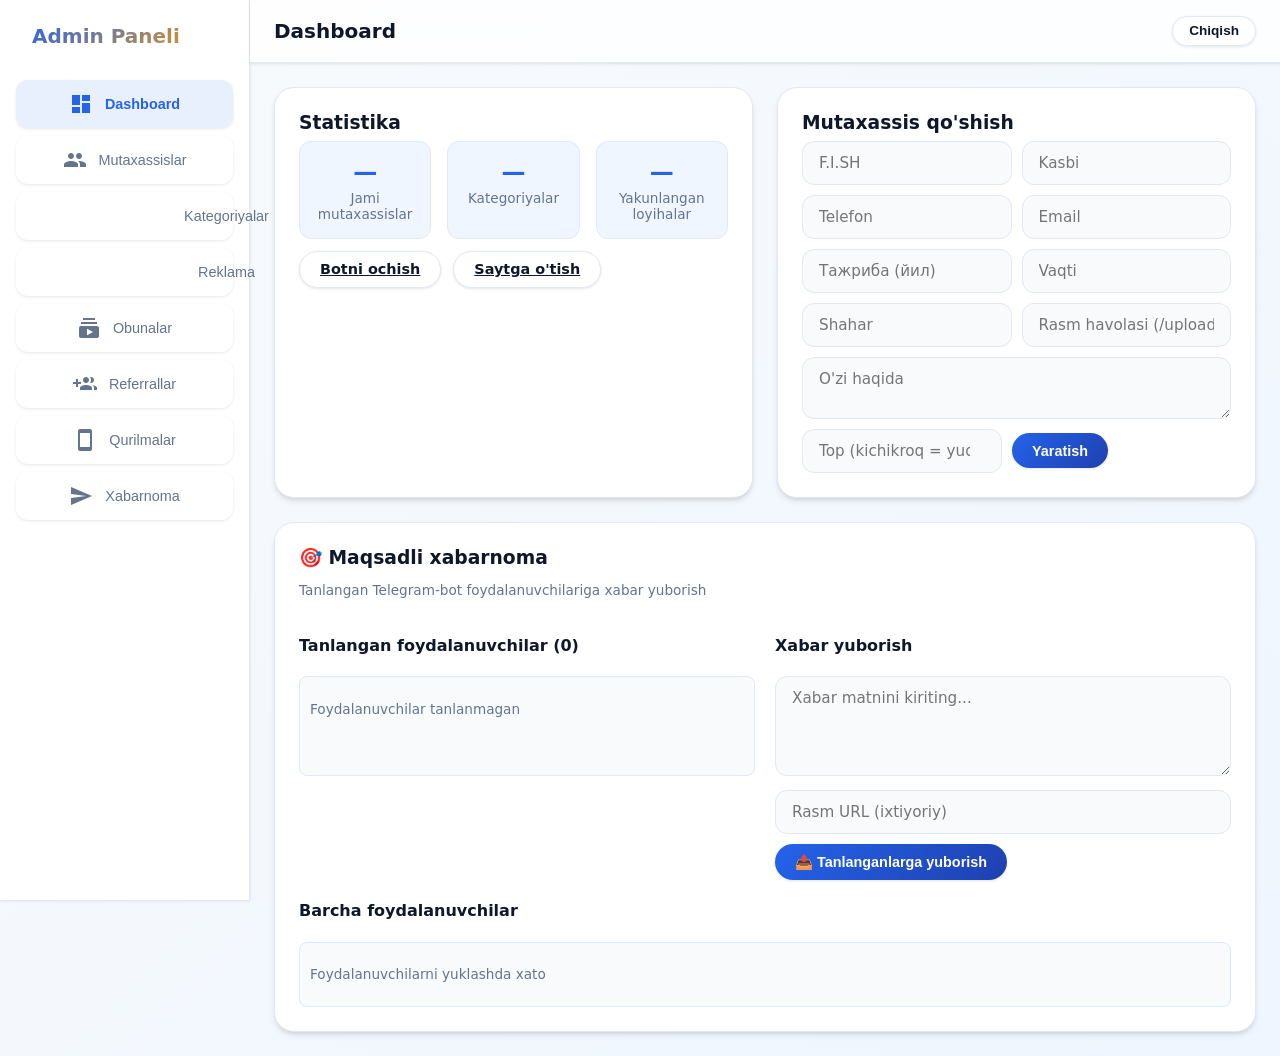
==== commit 33388100: "add device management section in admin panel with API endpoints for listing and deleting registered " ====
--- a/templates/admin.html
+++ b/templates/admin.html
@@ -466,6 +466,8 @@
             Obunalar</button>
           <button class="nav-btn" onclick="switchTab('referrals')"><span class="material-icons">group_add</span>
             Referrallar</button>
+          <button class="nav-btn" onclick="switchTab('devices')"><span class="material-icons">smartphone</span>
+            Qurilmalar</button>
           <button class="nav-btn" onclick="switchTab('broadcast')"><span class="material-icons">send</span>
             Xabarnoma</button>
         </div>
@@ -679,9 +681,46 @@
           </div>
 
           <!-- BROADCAST TAB -->
+          <div id="tab-devices" class="tab-section">
+            <section class="card">
+              <div style="display:flex;justify-content:space-between;align-items:center;margin-bottom:16px">
+                <div>
+                  <h3 style="margin:0">📱 Ro'yxatdan o'tgan qurilmalar</h3>
+                  <p class="muted" style="margin:4px 0 0">Mobile ilovadan push notification uchun ro'yxatdan o'tgan qurilmalar</p>
+                </div>
+                <div style="display:flex;align-items:center;gap:12px">
+                  <span id="deviceCount" style="font-size:1.5rem;font-weight:bold;color:var(--primary)">0</span>
+                  <span id="firebaseStatus" style="font-size:12px"></span>
+                  <button onclick="loadDevices()" style="padding:8px 16px;border-radius:8px;border:1px solid #ddd;cursor:pointer">🔄 Yangilash</button>
+                </div>
+              </div>
+              <div style="overflow-x:auto">
+                <table>
+                  <thead>
+                    <tr>
+                      <th>ID</th>
+                      <th>Foydalanuvchi</th>
+                      <th>Telegram ID</th>
+                      <th>Platforma</th>
+                      <th>Token</th>
+                      <th>Ro'yxatdan o'tgan</th>
+                      <th>Yangilangan</th>
+                      <th></th>
+                    </tr>
+                  </thead>
+                  <tbody id="device-rows">
+                    <tr><td colspan="8" class="muted">Yuklanmoqda...</td></tr>
+                  </tbody>
+                </table>
+              </div>
+            </section>
+          </div>
+
           <div id="tab-broadcast" class="tab-section">
             <section class="card" id="broadcast-holder"></section>
             <section class="card" id="targeted-broadcast-holder"></section>
+            <section class="card" id="push-broadcast-holder"></section>
+            <section class="card" id="push-targeted-holder"></section>
           </div>
 
         </main>
@@ -815,7 +854,69 @@
         loadAdvertisements();
         loadBroadcastSection();
         loadTargetedBroadcastSection();
+        loadPushBroadcastSection();
+        loadPushTargetedSection();
         loadReferralStats();
+        loadDevices();
+      }
+
+      async function loadDevices() {
+        const rowsEl = document.getElementById('device-rows');
+        const countEl = document.getElementById('deviceCount');
+        if (!rowsEl) return;
+        try {
+          const r = await fetch(`${API}/admin/devices`, { credentials: 'include' });
+          const d = await r.json();
+          if (countEl) countEl.textContent = d.total || 0;
+          const fbStatus = document.getElementById('firebaseStatus');
+          if (fbStatus) {
+            fbStatus.innerHTML = d.firebase_initialized
+              ? '<span style="color:var(--success);font-weight:bold">🟢 Firebase faol</span>'
+              : '<span style="color:var(--danger);font-weight:bold">🔴 Firebase sozlanmagan</span>';
+          }
+          if (!d.devices?.length) {
+            rowsEl.innerHTML = '<tr><td colspan="8" class="muted">Hech qanday qurilma ro\'yxatdan o\'tmagan</td></tr>';
+          } else {
+            rowsEl.innerHTML = d.devices.map(dev => {
+              const name = dev.first_name || dev.username || '-';
+              const username = dev.username ? `@${dev.username}` : '';
+              const shortToken = dev.token ? (dev.token.substring(0, 20) + '...') : '-';
+              const platform = dev.platform === 'android'
+                ? '<span style="color:#3ddc84;font-weight:bold">Android</span>'
+                : '<span style="color:#007aff;font-weight:bold">iOS</span>';
+              const created = dev.created_at ? new Date(dev.created_at).toLocaleString() : '-';
+              const updated = dev.updated_at ? new Date(dev.updated_at).toLocaleString() : '-';
+              return `<tr>
+                <td>${dev.id}</td>
+                <td><div>${name}</div><div class="muted" style="font-size:11px">${username}</div></td>
+                <td>${dev.telegram_user_id}</td>
+                <td>${platform}</td>
+                <td><span title="${dev.token}" style="font-size:11px;color:var(--muted);cursor:help">${shortToken}</span></td>
+                <td style="font-size:12px">${created}</td>
+                <td style="font-size:12px">${updated}</td>
+                <td><button class="danger" onclick="deleteDevice(${dev.id})" style="padding:4px 10px;font-size:11px;border-color:var(--danger)">O'chirish</button></td>
+              </tr>`;
+            }).join('');
+          }
+        } catch (e) {
+          console.error('Devices loading error:', e);
+          rowsEl.innerHTML = '<tr><td colspan="8" class="muted">Yuklashda xato</td></tr>';
+        }
+      }
+
+      async function deleteDevice(id) {
+        if (!confirm('Ushbu qurilma tokenini o\'chirmoqchimisiz?')) return;
+        try {
+          const r = await fetch(`${API}/admin/devices/${id}`, { method: 'DELETE', credentials: 'include' });
+          const d = await r.json();
+          if (r.ok) {
+            loadDevices();
+          } else {
+            alert('Xato: ' + (d.error || 'Noma\'lum xato'));
+          }
+        } catch (e) {
+          alert('Tarmoq xatosi');
+        }
       }
 
       async function loadReferralStats() {
@@ -1244,6 +1345,112 @@
         }
       }
 
+      // ---- PUSH NOTIFICATION BO'LIMLARI ----
+
+      async function loadPushBroadcastSection() {
+        try {
+          const holderId = 'push-broadcast-holder';
+          document.getElementById(holderId).innerHTML = `
+            <h3>📲 Push Notification (Barcha mobile qurilmalarga)</h3>
+            <p class="muted">Barcha ro'yxatdan o'tgan mobile qurilmalarga push bildirishnoma yuborish</p>
+            <form id="pushBroadcastForm" style="margin-top:16px">
+              <input name="title" placeholder="Sarlavha (title)" required style="width:100%;padding:10px;margin-bottom:8px;border:1px solid #ddd;border-radius:8px">
+              <textarea name="body" rows="3" placeholder="Xabar matni (body)" required style="width:100%;padding:10px;margin-bottom:8px;border:1px solid #ddd;border-radius:8px"></textarea>
+              <select name="type" style="width:100%;padding:10px;margin-bottom:8px;border:1px solid #ddd;border-radius:8px">
+                <option value="">Navigatsiya turi (ixtiyoriy)</option>
+                <option value="home">Bosh sahifa</option>
+                <option value="specialist">Mutaxassis sahifasi</option>
+                <option value="application">Ariza sahifasi</option>
+              </select>
+              <input name="type_id" placeholder="ID (specialist yoki application uchun)" style="width:100%;padding:10px;margin-bottom:8px;border:1px solid #ddd;border-radius:8px">
+              <button type="submit" style="background:var(--primary);color:#fff;padding:10px 24px;border:none;border-radius:8px;cursor:pointer">📲 Push yuborish</button>
+            </form>`;
+          document.getElementById('pushBroadcastForm').addEventListener('submit', sendPushBroadcast);
+        } catch (e) { console.error(e); }
+      }
+
+      async function loadPushTargetedSection() {
+        try {
+          const holderId = 'push-targeted-holder';
+          document.getElementById(holderId).innerHTML = `
+            <h3>📲 Push Notification (Tanlangan foydalanuvchilarga)</h3>
+            <p class="muted">Telegram User ID lar orqali tanlangan foydalanuvchilarga push yuborish</p>
+            <form id="pushTargetedForm" style="margin-top:16px">
+              <input name="title" placeholder="Sarlavha (title)" required style="width:100%;padding:10px;margin-bottom:8px;border:1px solid #ddd;border-radius:8px">
+              <textarea name="body" rows="3" placeholder="Xabar matni (body)" required style="width:100%;padding:10px;margin-bottom:8px;border:1px solid #ddd;border-radius:8px"></textarea>
+              <textarea name="telegram_user_ids" rows="2" placeholder="Telegram User ID lar (vergul bilan: 123456, 789012)" required style="width:100%;padding:10px;margin-bottom:8px;border:1px solid #ddd;border-radius:8px"></textarea>
+              <button type="submit" style="background:var(--primary);color:#fff;padding:10px 24px;border:none;border-radius:8px;cursor:pointer">📲 Push yuborish</button>
+            </form>`;
+          document.getElementById('pushTargetedForm').addEventListener('submit', sendPushTargeted);
+        } catch (e) { console.error(e); }
+      }
+
+      async function sendPushBroadcast(e) {
+        e.preventDefault();
+        const form = document.getElementById('pushBroadcastForm');
+        const title = form.title.value.trim();
+        const body = form.body.value.trim();
+        const type = form.type.value;
+        const typeId = form.type_id.value.trim();
+
+        if (!title || !body) return alert('Sarlavha va xabar matni majburiy');
+
+        const pushData = {};
+        if (type) pushData.type = type;
+        if (typeId) pushData.id = typeId;
+
+        try {
+          const response = await fetch(`${API}/admin/push-broadcast`, {
+            method: 'POST',
+            headers: { 'Content-Type': 'application/json' },
+            credentials: 'include',
+            body: JSON.stringify({ title, body, data: pushData })
+          });
+          const result = await response.json();
+          if (response.ok) {
+            form.reset();
+            alert(`✅ Push yuborildi! ${result.sent_count} qurilmaga yetkazildi.`);
+          } else {
+            alert('❌ Xato: ' + (result.error || 'Noma\'lum xato'));
+          }
+        } catch (error) {
+          console.error('Push broadcast error:', error);
+          alert('❌ Tarmoq xatosi');
+        }
+      }
+
+      async function sendPushTargeted(e) {
+        e.preventDefault();
+        const form = document.getElementById('pushTargetedForm');
+        const title = form.title.value.trim();
+        const body = form.body.value.trim();
+        const idsStr = form.telegram_user_ids.value.trim();
+
+        if (!title || !body || !idsStr) return alert('Barcha maydonlar majburiy');
+
+        const telegram_user_ids = idsStr.split(',').map(s => s.trim()).filter(Boolean).map(Number);
+        if (!telegram_user_ids.length) return alert('Kamida bitta Telegram User ID kiriting');
+
+        try {
+          const response = await fetch(`${API}/admin/push-targeted`, {
+            method: 'POST',
+            headers: { 'Content-Type': 'application/json' },
+            credentials: 'include',
+            body: JSON.stringify({ title, body, telegram_user_ids })
+          });
+          const result = await response.json();
+          if (response.ok) {
+            form.reset();
+            alert(`✅ Push yuborildi! ${result.sent_count} qurilmaga yetkazildi.`);
+          } else {
+            alert('❌ Xato: ' + (result.error || 'Noma\'lum xato'));
+          }
+        } catch (error) {
+          console.error('Push targeted error:', error);
+          alert('❌ Tarmoq xatosi');
+        }
+      }
+
       async function del(id) {
         if (!confirm(`Mutaxassisni o'chirish #${id}?`)) return;
         const r = await fetch(`${API}/specialists/` + id, { method: 'DELETE' });
